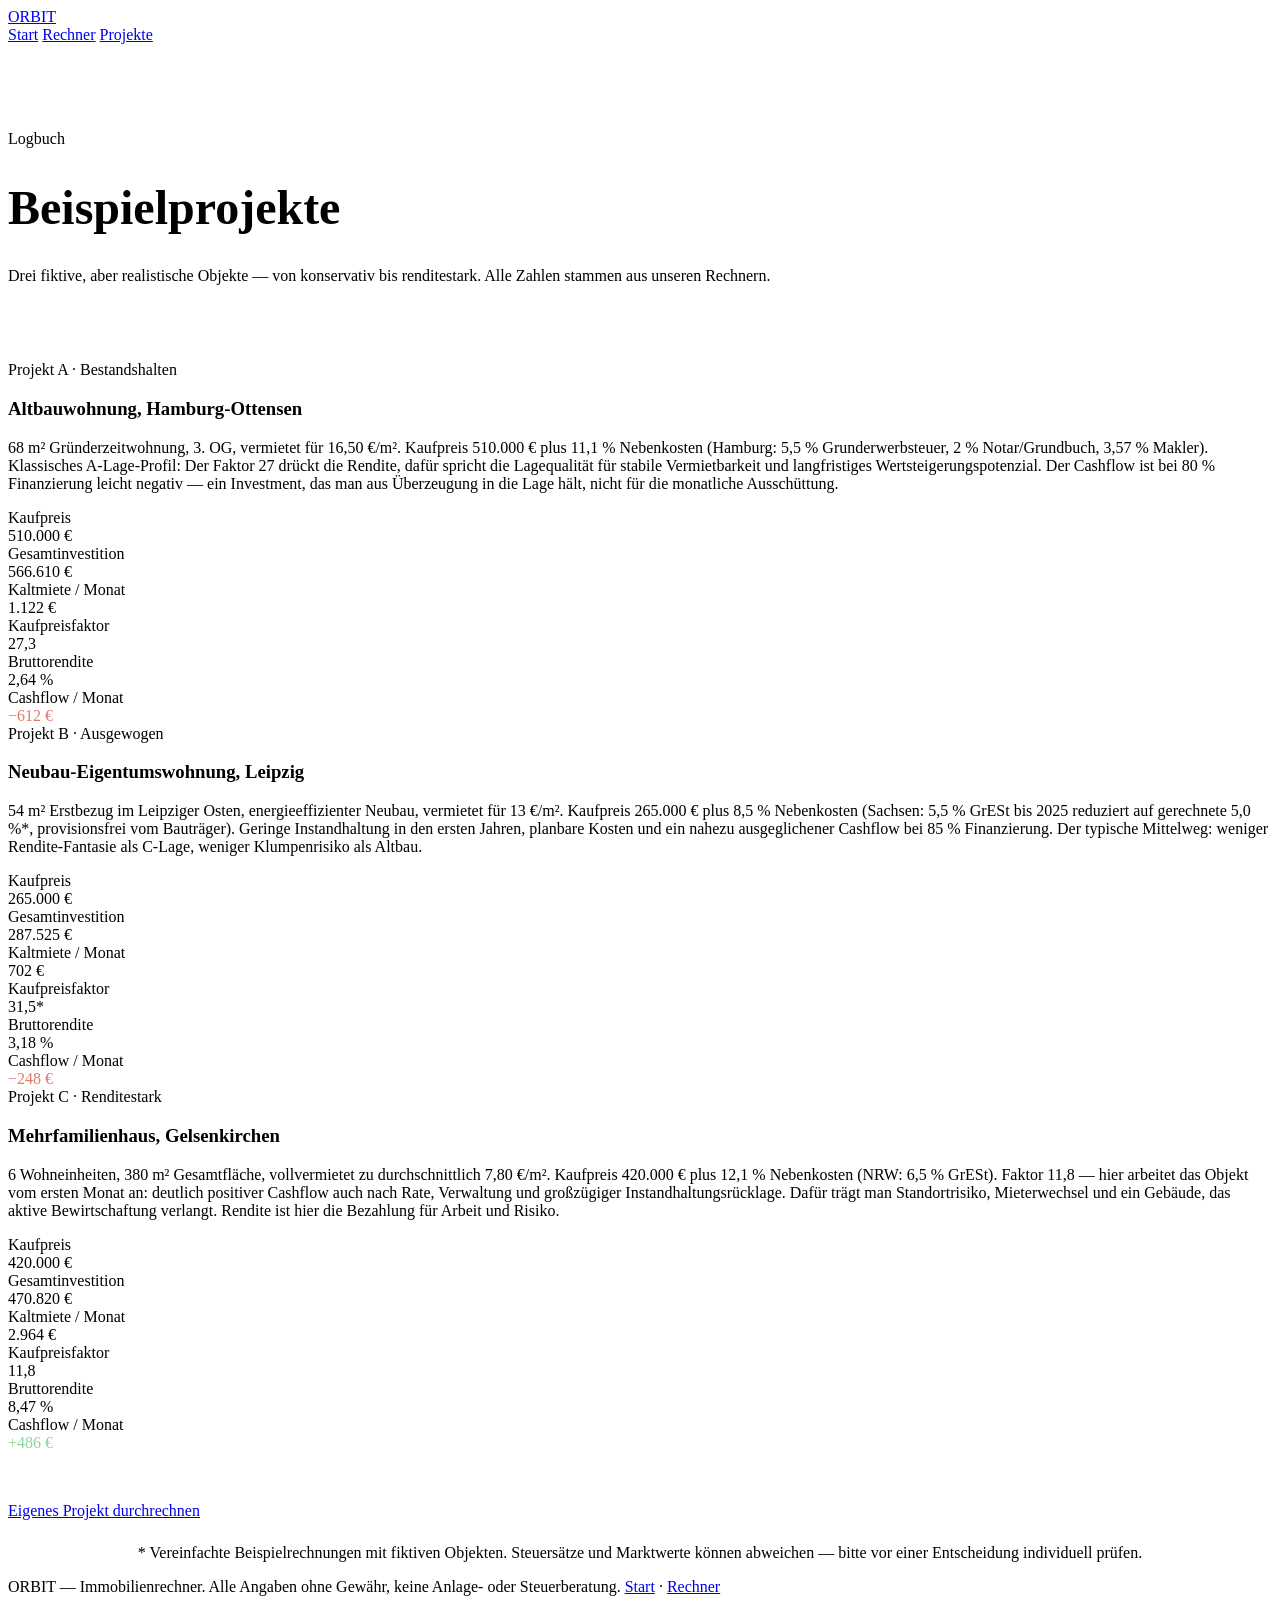
==== projekte.html @ 7d69af34 "Add files via upload" ====
<!DOCTYPE html>
<html lang="de">
<head>
  <meta charset="UTF-8">
  <meta name="viewport" content="width=device-width, initial-scale=1.0">
  <title>Beispielprojekte — ORBIT Immobilienrechner</title>
  <meta name="description" content="Drei realistische Beispiel-Immobilienprojekte, komplett durchgerechnet.">
  <link rel="preconnect" href="https://fonts.googleapis.com">
  <link rel="preconnect" href="https://fonts.gstatic.com" crossorigin>
  <link href="https://fonts.googleapis.com/css2?family=Space+Grotesk:wght@400;500;700&family=Instrument+Sans:wght@400;500&family=IBM+Plex+Mono:wght@400;500&display=swap" rel="stylesheet">
  <link rel="stylesheet" href="assets/style.css">
  <link rel="icon" href="data:image/svg+xml,<svg xmlns='http://www.w3.org/2000/svg' viewBox='0 0 100 100'><circle cx='50' cy='50' r='38' fill='none' stroke='%23e3b95c' stroke-width='6'/><circle cx='50' cy='12' r='9' fill='%23e3b95c'/></svg>">
</head>
<body>
<div class="stars" aria-hidden="true"></div>

<nav class="nav">
  <div class="wrap nav-inner">
    <a class="logo" href="index.html"><span class="logo-dot" aria-hidden="true"></span>ORBIT</a>
    <div class="nav-links">
      <a href="index.html">Start</a>
      <a href="rechner.html">Rechner</a>
      <a href="projekte.html" class="active">Projekte</a>
    </div>
  </div>
</nav>

<header class="hero" style="padding: 70px 0 40px;">
  <div class="wrap">
    <p class="eyebrow">Logbuch</p>
    <h1 style="font-size: clamp(2rem, 5vw, 3rem);">Beispielprojekte</h1>
    <p class="lead">Drei fiktive, aber realistische Objekte — von konservativ bis renditestark. Alle Zahlen stammen aus unseren Rechnern.</p>
  </div>
</header>

<main class="section" style="border-top: none; padding-top: 20px;">
  <div class="wrap">

    <article class="project reveal" id="ottensen">
      <div>
        <span class="p-tag">Projekt A · Bestandshalten</span>
        <h3>Altbauwohnung, Hamburg-Ottensen</h3>
        <p class="p-desc">
          68 m² Gründerzeitwohnung, 3. OG, vermietet für 16,50 €/m². Kaufpreis 510.000 € plus
          11,1 % Nebenkosten (Hamburg: 5,5 % Grunderwerbsteuer, 2 % Notar/Grundbuch, 3,57 % Makler).
          Klassisches A-Lage-Profil: Der Faktor 27 drückt die Rendite, dafür spricht die Lagequalität
          für stabile Vermietbarkeit und langfristiges Wertsteigerungspotenzial. Der Cashflow ist bei
          80 % Finanzierung leicht negativ — ein Investment, das man aus Überzeugung in die Lage hält,
          nicht für die monatliche Ausschüttung.
        </p>
      </div>
      <div class="p-metrics">
        <div class="p-metric"><div class="mk">Kaufpreis</div><div class="mv">510.000 €</div></div>
        <div class="p-metric"><div class="mk">Gesamtinvestition</div><div class="mv">566.610 €</div></div>
        <div class="p-metric"><div class="mk">Kaltmiete / Monat</div><div class="mv">1.122 €</div></div>
        <div class="p-metric"><div class="mk">Kaufpreisfaktor</div><div class="mv">27,3</div></div>
        <div class="p-metric"><div class="mk">Bruttorendite</div><div class="mv gold">2,64 %</div></div>
        <div class="p-metric"><div class="mk">Cashflow / Monat</div><div class="mv" style="color:#e07a6a;">−612 €</div></div>
      </div>
    </article>

    <article class="project reveal" id="leipzig">
      <div>
        <span class="p-tag">Projekt B · Ausgewogen</span>
        <h3>Neubau-Eigentumswohnung, Leipzig</h3>
        <p class="p-desc">
          54 m² Erstbezug im Leipziger Osten, energieeffizienter Neubau, vermietet für 13 €/m².
          Kaufpreis 265.000 € plus 8,5 % Nebenkosten (Sachsen: 5,5 % GrESt bis 2025 reduziert auf
          gerechnete 5,0 %*, provisionsfrei vom Bauträger). Geringe Instandhaltung in den ersten
          Jahren, planbare Kosten und ein nahezu ausgeglichener Cashflow bei 85 % Finanzierung.
          Der typische Mittelweg: weniger Rendite-Fantasie als C-Lage, weniger Klumpenrisiko als Altbau.
        </p>
      </div>
      <div class="p-metrics">
        <div class="p-metric"><div class="mk">Kaufpreis</div><div class="mv">265.000 €</div></div>
        <div class="p-metric"><div class="mk">Gesamtinvestition</div><div class="mv">287.525 €</div></div>
        <div class="p-metric"><div class="mk">Kaltmiete / Monat</div><div class="mv">702 €</div></div>
        <div class="p-metric"><div class="mk">Kaufpreisfaktor</div><div class="mv">31,5*</div></div>
        <div class="p-metric"><div class="mk">Bruttorendite</div><div class="mv gold">3,18 %</div></div>
        <div class="p-metric"><div class="mk">Cashflow / Monat</div><div class="mv" style="color:#e07a6a;">−248 €</div></div>
      </div>
    </article>

    <article class="project reveal" id="ruhr">
      <div>
        <span class="p-tag">Projekt C · Renditestark</span>
        <h3>Mehrfamilienhaus, Gelsenkirchen</h3>
        <p class="p-desc">
          6 Wohneinheiten, 380 m² Gesamtfläche, vollvermietet zu durchschnittlich 7,80 €/m².
          Kaufpreis 420.000 € plus 12,1 % Nebenkosten (NRW: 6,5 % GrESt). Faktor 11,8 — hier
          arbeitet das Objekt vom ersten Monat an: deutlich positiver Cashflow auch nach Rate,
          Verwaltung und großzügiger Instandhaltungsrücklage. Dafür trägt man Standortrisiko,
          Mieterwechsel und ein Gebäude, das aktive Bewirtschaftung verlangt. Rendite ist hier
          die Bezahlung für Arbeit und Risiko.
        </p>
      </div>
      <div class="p-metrics">
        <div class="p-metric"><div class="mk">Kaufpreis</div><div class="mv">420.000 €</div></div>
        <div class="p-metric"><div class="mk">Gesamtinvestition</div><div class="mv">470.820 €</div></div>
        <div class="p-metric"><div class="mk">Kaltmiete / Monat</div><div class="mv">2.964 €</div></div>
        <div class="p-metric"><div class="mk">Kaufpreisfaktor</div><div class="mv">11,8</div></div>
        <div class="p-metric"><div class="mk">Bruttorendite</div><div class="mv gold">8,47 %</div></div>
        <div class="p-metric"><div class="mk">Cashflow / Monat</div><div class="mv" style="color:#8fd49a;">+486 €</div></div>
      </div>
    </article>

    <div class="cta-row" style="margin-top: 50px;">
      <a class="btn primary" href="rechner.html">Eigenes Projekt durchrechnen</a>
    </div>
    <p class="res-note" style="text-align:center; margin-top: 24px;">
      * Vereinfachte Beispielrechnungen mit fiktiven Objekten. Steuersätze und Marktwerte können abweichen — bitte vor einer Entscheidung individuell prüfen.
    </p>

  </div>
</main>

<footer class="footer">
  <div class="wrap">
    <span>ORBIT — Immobilienrechner. Alle Angaben ohne Gewähr, keine Anlage- oder Steuerberatung.</span>
    <span><a href="index.html">Start</a> · <a href="rechner.html">Rechner</a></span>
  </div>
</footer>

<script src="assets/app.js"></script>
</body>
</html>
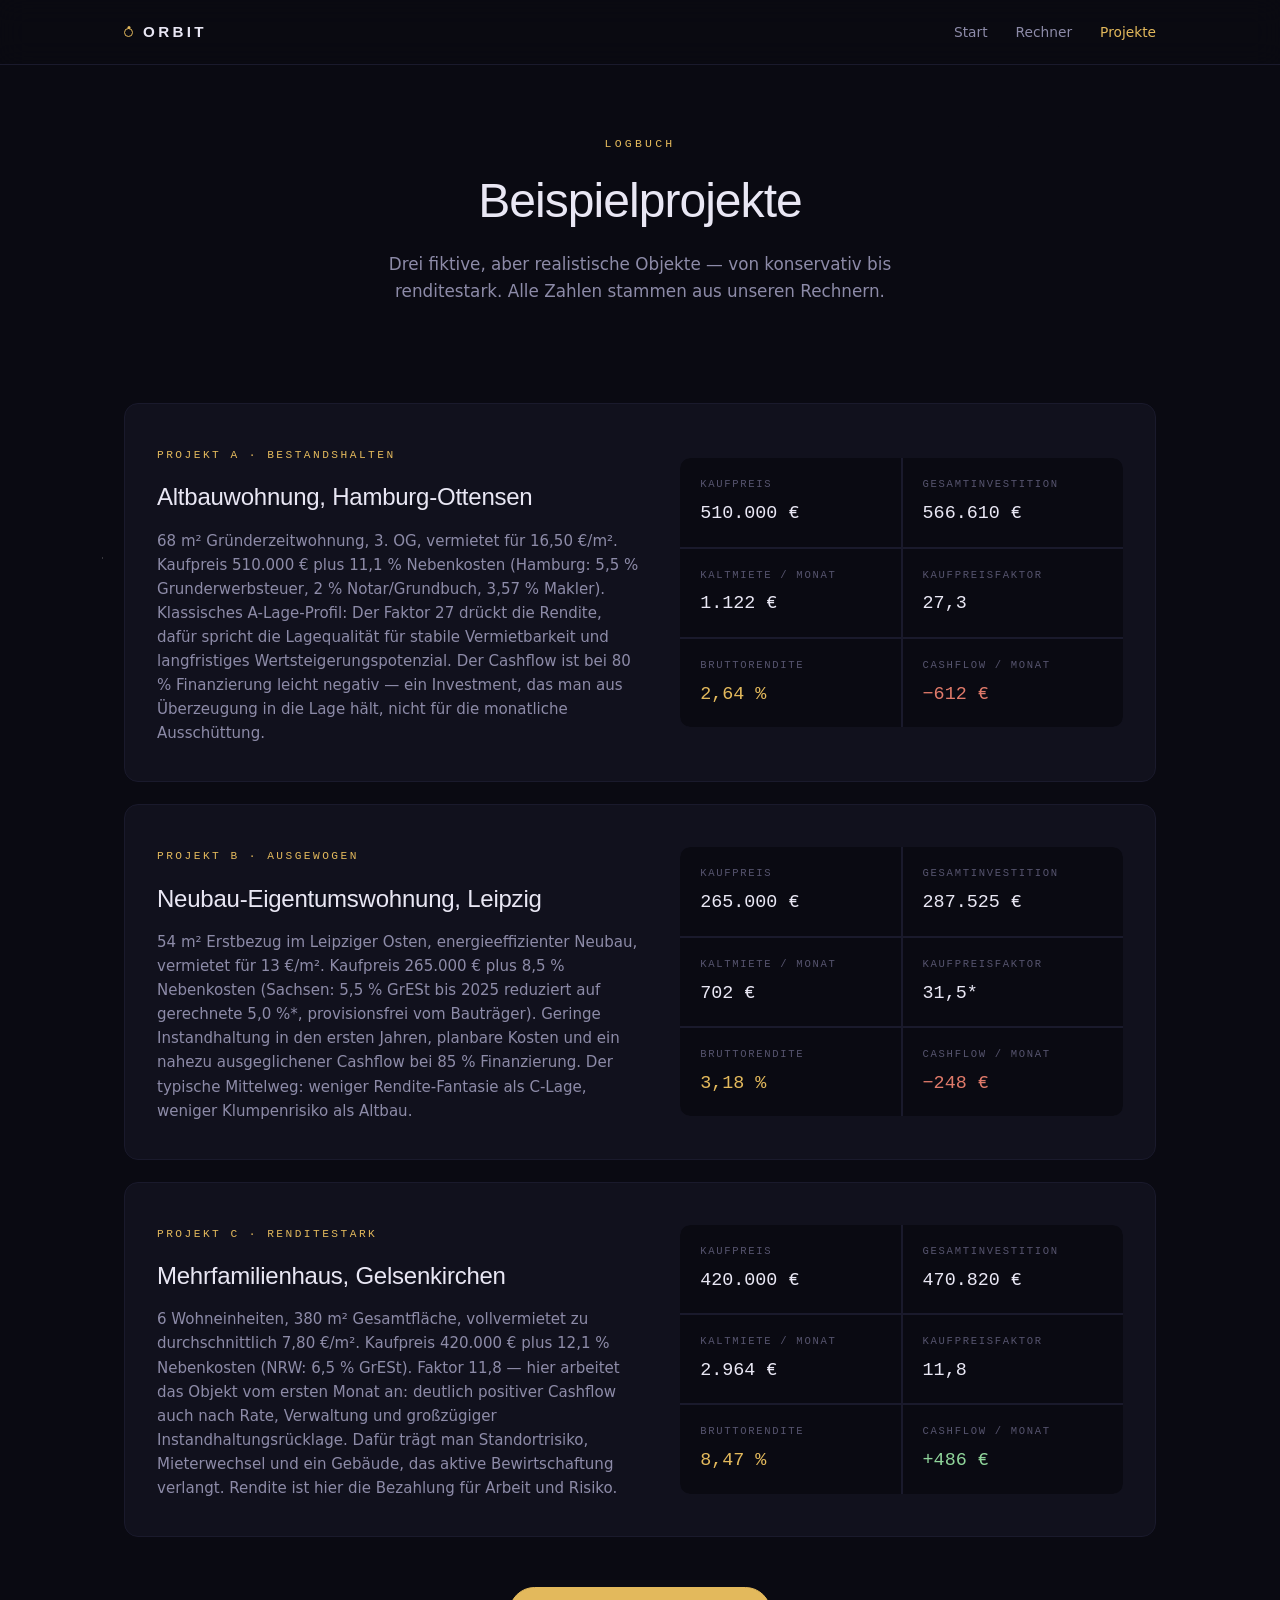
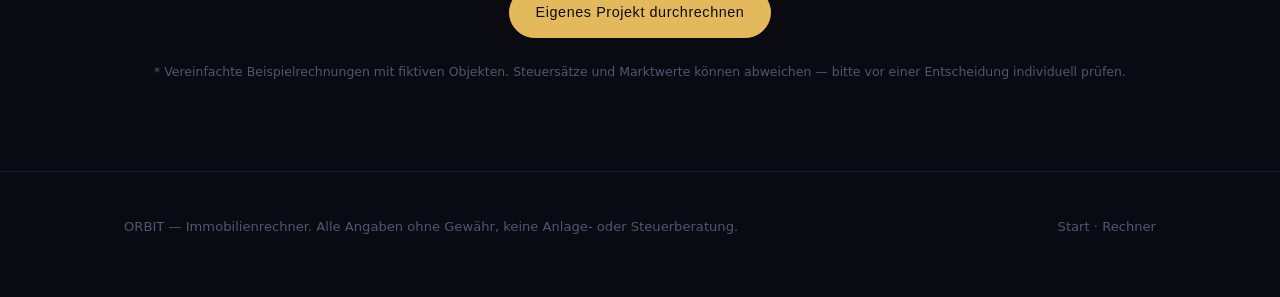
==== commit b3cdf80d: "Add files via upload" ====
--- a/projekte.html
+++ b/projekte.html
@@ -8,7 +8,378 @@
   <link rel="preconnect" href="https://fonts.googleapis.com">
   <link rel="preconnect" href="https://fonts.gstatic.com" crossorigin>
   <link href="https://fonts.googleapis.com/css2?family=Space+Grotesk:wght@400;500;700&family=Instrument+Sans:wght@400;500&family=IBM+Plex+Mono:wght@400;500&display=swap" rel="stylesheet">
-  <link rel="stylesheet" href="assets/style.css">
+  <style>
+/* ============================================================
+   ORBIT — Immobilienrechner
+   Tokens
+   ============================================================ */
+:root {
+  --void: #0a0a12;
+  --surface: #11111d;
+  --surface-2: #16162405;
+  --line: #232338;
+  --line-soft: #1a1a2c;
+  --ink: #e9e7f4;
+  --muted: #8d8ba8;
+  --faint: #56546e;
+  --accent: #e3b95c;
+  --accent-dim: #e3b95c33;
+  --radius: 14px;
+  --font-display: "Space Grotesk", sans-serif;
+  --font-body: "Instrument Sans", system-ui, sans-serif;
+  --font-mono: "IBM Plex Mono", monospace;
+  --max: 1080px;
+}
+
+* { box-sizing: border-box; margin: 0; padding: 0; }
+
+html { scroll-behavior: smooth; }
+
+body {
+  background: var(--void);
+  color: var(--ink);
+  font-family: var(--font-body);
+  font-size: 16.5px;
+  line-height: 1.6;
+  -webkit-font-smoothing: antialiased;
+  overflow-x: hidden;
+}
+
+::selection { background: var(--accent); color: var(--void); }
+
+a { color: inherit; text-decoration: none; }
+a:focus-visible, button:focus-visible, input:focus-visible, select:focus-visible {
+  outline: 2px solid var(--accent);
+  outline-offset: 3px;
+  border-radius: 4px;
+}
+
+.wrap { max-width: var(--max); margin: 0 auto; padding: 0 24px; }
+
+/* ============================================================
+   Sternenfeld (sehr subtil)
+   ============================================================ */
+.stars {
+  position: fixed; inset: 0; z-index: -2; pointer-events: none;
+  background-image:
+    radial-gradient(1px 1px at 12% 22%, #ffffff55 50%, transparent 51%),
+    radial-gradient(1px 1px at 78% 14%, #ffffff40 50%, transparent 51%),
+    radial-gradient(1.5px 1.5px at 64% 68%, #ffffff30 50%, transparent 51%),
+    radial-gradient(1px 1px at 32% 84%, #ffffff45 50%, transparent 51%),
+    radial-gradient(1px 1px at 90% 52%, #ffffff35 50%, transparent 51%),
+    radial-gradient(1px 1px at 45% 38%, #ffffff28 50%, transparent 51%),
+    radial-gradient(1.5px 1.5px at 8% 62%, #ffffff2e 50%, transparent 51%);
+}
+
+/* ============================================================
+   Navigation
+   ============================================================ */
+.nav {
+  position: sticky; top: 0; z-index: 50;
+  backdrop-filter: blur(14px);
+  background: #0a0a12cc;
+  border-bottom: 1px solid var(--line-soft);
+}
+.nav-inner {
+  display: flex; align-items: center; justify-content: space-between;
+  height: 64px;
+}
+.logo {
+  font-family: var(--font-display);
+  font-weight: 700; letter-spacing: 0.22em; font-size: 0.95rem;
+  display: flex; align-items: center; gap: 10px;
+}
+.logo-dot {
+  width: 9px; height: 9px; border-radius: 50%;
+  border: 1.5px solid var(--accent);
+  position: relative;
+}
+.logo-dot::after {
+  content: ""; position: absolute; top: -2.5px; left: 50%;
+  width: 3px; height: 3px; border-radius: 50%; background: var(--accent);
+  transform: translateX(-50%);
+}
+.nav-links { display: flex; gap: 28px; font-size: 0.86rem; color: var(--muted); }
+.nav-links a { transition: color 0.2s; }
+.nav-links a:hover, .nav-links a.active { color: var(--ink); }
+.nav-links a.active { color: var(--accent); }
+
+/* ============================================================
+   Hero mit Orbit-Signatur
+   ============================================================ */
+.hero {
+  position: relative;
+  padding: 110px 0 90px;
+  text-align: center;
+  overflow: hidden;
+}
+.orbits {
+  position: absolute; top: 50%; left: 50%;
+  width: 920px; height: 920px;
+  transform: translate(-50%, -50%);
+  z-index: -1;
+  opacity: 0.9;
+}
+.orbit-ring {
+  position: absolute; top: 50%; left: 50%;
+  border: 1px solid var(--line);
+  border-radius: 50%;
+  transform: translate(-50%, -50%);
+}
+.orbit-ring .sat {
+  position: absolute; top: -3.5px; left: 50%;
+  width: 7px; height: 7px; border-radius: 50%;
+  background: var(--accent);
+  box-shadow: 0 0 12px var(--accent);
+  transform: translateX(-50%);
+}
+.ring-1 { width: 380px; height: 380px; animation: spin 48s linear infinite; }
+.ring-2 { width: 600px; height: 600px; animation: spin 84s linear infinite reverse; }
+.ring-3 { width: 860px; height: 860px; animation: spin 130s linear infinite; }
+.ring-2 .sat { background: var(--muted); box-shadow: none; width: 5px; height: 5px; }
+.ring-3 .sat { background: var(--faint); box-shadow: none; width: 5px; height: 5px; }
+
+@keyframes spin { to { transform: translate(-50%, -50%) rotate(360deg); } }
+
+@media (prefers-reduced-motion: reduce) {
+  .ring-1, .ring-2, .ring-3 { animation: none; }
+  html { scroll-behavior: auto; }
+}
+
+.eyebrow {
+  font-family: var(--font-mono);
+  font-size: 0.72rem; letter-spacing: 0.28em; text-transform: uppercase;
+  color: var(--accent);
+  margin-bottom: 22px;
+}
+.hero h1 {
+  font-family: var(--font-display);
+  font-size: clamp(2.4rem, 6vw, 4.2rem);
+  font-weight: 500;
+  line-height: 1.08;
+  letter-spacing: -0.02em;
+  max-width: 760px;
+  margin: 0 auto 24px;
+}
+.hero h1 em {
+  font-style: normal; color: var(--accent);
+}
+.hero p.lead {
+  color: var(--muted);
+  max-width: 540px;
+  margin: 0 auto 38px;
+  font-size: 1.05rem;
+}
+.cta-row { display: flex; gap: 14px; justify-content: center; flex-wrap: wrap; }
+
+.btn {
+  display: inline-flex; align-items: center; gap: 8px;
+  font-family: var(--font-display);
+  font-size: 0.9rem; font-weight: 500; letter-spacing: 0.04em;
+  padding: 13px 26px;
+  border-radius: 100px;
+  border: 1px solid var(--line);
+  color: var(--ink);
+  transition: border-color 0.2s, background 0.2s, color 0.2s, transform 0.15s;
+  cursor: pointer;
+  background: transparent;
+}
+.btn:hover { border-color: var(--muted); transform: translateY(-1px); }
+.btn.primary {
+  background: var(--accent); color: var(--void); border-color: var(--accent);
+}
+.btn.primary:hover { background: #efc96f; }
+
+/* ============================================================
+   Sektionen
+   ============================================================ */
+.section { padding: 90px 0; border-top: 1px solid var(--line-soft); }
+.section-head { margin-bottom: 48px; max-width: 560px; }
+.section-head h2 {
+  font-family: var(--font-display);
+  font-size: clamp(1.6rem, 3.4vw, 2.2rem);
+  font-weight: 500; letter-spacing: -0.01em;
+  margin: 10px 0 14px;
+}
+.section-head p { color: var(--muted); }
+
+/* Karten */
+.grid-3 { display: grid; grid-template-columns: repeat(3, 1fr); gap: 18px; }
+@media (max-width: 860px) { .grid-3 { grid-template-columns: 1fr; } }
+
+.card {
+  background: var(--surface);
+  border: 1px solid var(--line-soft);
+  border-radius: var(--radius);
+  padding: 30px 26px;
+  position: relative;
+  transition: border-color 0.25s, transform 0.25s;
+  display: block;
+}
+.card:hover { border-color: var(--accent-dim); transform: translateY(-3px); }
+.card .card-id {
+  font-family: var(--font-mono);
+  font-size: 0.7rem; color: var(--faint); letter-spacing: 0.2em;
+}
+.card h3 {
+  font-family: var(--font-display);
+  font-weight: 500; font-size: 1.18rem;
+  margin: 14px 0 10px;
+}
+.card p { color: var(--muted); font-size: 0.93rem; }
+.card .card-go {
+  margin-top: 22px;
+  font-family: var(--font-mono); font-size: 0.78rem;
+  color: var(--accent); letter-spacing: 0.08em;
+}
+
+/* ============================================================
+   Rechner
+   ============================================================ */
+.tabs {
+  display: flex; gap: 8px; flex-wrap: wrap;
+  margin-bottom: 42px;
+}
+.tab {
+  font-family: var(--font-display); font-size: 0.88rem;
+  padding: 10px 20px; border-radius: 100px;
+  border: 1px solid var(--line); background: transparent; color: var(--muted);
+  cursor: pointer; transition: all 0.2s;
+}
+.tab:hover { color: var(--ink); }
+.tab.active { background: var(--accent); border-color: var(--accent); color: var(--void); }
+
+.calc { display: none; }
+.calc.active { display: grid; grid-template-columns: 1fr 1fr; gap: 40px; animation: fadeUp 0.4s ease; }
+@media (max-width: 860px) { .calc.active { grid-template-columns: 1fr; } }
+
+@keyframes fadeUp {
+  from { opacity: 0; transform: translateY(10px); }
+  to { opacity: 1; transform: none; }
+}
+
+.field { margin-bottom: 22px; }
+.field label {
+  display: block;
+  font-family: var(--font-mono); font-size: 0.72rem;
+  letter-spacing: 0.16em; text-transform: uppercase;
+  color: var(--muted); margin-bottom: 9px;
+}
+.field input, .field select {
+  width: 100%;
+  background: var(--surface);
+  border: 1px solid var(--line);
+  border-radius: 10px;
+  color: var(--ink);
+  font-family: var(--font-mono); font-size: 1rem;
+  padding: 13px 16px;
+  transition: border-color 0.2s;
+  appearance: none;
+}
+.field input:focus, .field select:focus { border-color: var(--accent); outline: none; }
+.field .range-row { display: flex; align-items: center; gap: 16px; }
+.field input[type="range"] {
+  padding: 0; height: 2px; background: var(--line); border: none;
+  accent-color: var(--accent); cursor: pointer;
+}
+.field .range-val {
+  font-family: var(--font-mono); min-width: 84px; text-align: right;
+  color: var(--accent); font-size: 0.95rem;
+}
+
+/* Ergebnis-Panel */
+.results {
+  background: var(--surface);
+  border: 1px solid var(--line-soft);
+  border-radius: var(--radius);
+  padding: 34px 30px;
+  align-self: start;
+  position: sticky; top: 90px;
+}
+.results .results-title {
+  font-family: var(--font-mono); font-size: 0.72rem;
+  letter-spacing: 0.24em; text-transform: uppercase;
+  color: var(--accent); margin-bottom: 26px;
+}
+.res-row {
+  display: flex; justify-content: space-between; align-items: baseline;
+  padding: 13px 0;
+  border-bottom: 1px solid var(--line-soft);
+  gap: 16px;
+}
+.res-row:last-child { border-bottom: none; }
+.res-row .k { color: var(--muted); font-size: 0.88rem; }
+.res-row .v {
+  font-family: var(--font-mono); font-size: 1.02rem;
+  font-variant-numeric: tabular-nums;
+  white-space: nowrap;
+}
+.res-row.big .v { font-size: 1.5rem; color: var(--accent); }
+.res-row .v.neg { color: #e07a6a; }
+.res-row .v.pos { color: #8fd49a; }
+.res-note {
+  margin-top: 20px; font-size: 0.78rem; color: var(--faint); line-height: 1.55;
+}
+
+/* ============================================================
+   Projekte
+   ============================================================ */
+.project {
+  background: var(--surface);
+  border: 1px solid var(--line-soft);
+  border-radius: var(--radius);
+  padding: 36px 32px;
+  margin-bottom: 22px;
+  display: grid;
+  grid-template-columns: 1.1fr 1fr;
+  gap: 36px;
+}
+@media (max-width: 860px) { .project { grid-template-columns: 1fr; } }
+.project .p-tag {
+  font-family: var(--font-mono); font-size: 0.7rem;
+  letter-spacing: 0.22em; text-transform: uppercase; color: var(--accent);
+}
+.project h3 {
+  font-family: var(--font-display); font-weight: 500;
+  font-size: 1.5rem; margin: 12px 0 12px; letter-spacing: -0.01em;
+}
+.project .p-desc { color: var(--muted); font-size: 0.94rem; }
+.p-metrics {
+  display: grid; grid-template-columns: 1fr 1fr; gap: 2px;
+  background: var(--line-soft); border-radius: 10px; overflow: hidden;
+  align-self: center;
+}
+.p-metric { background: var(--void); padding: 18px 20px; }
+.p-metric .mk {
+  font-family: var(--font-mono); font-size: 0.66rem;
+  letter-spacing: 0.16em; text-transform: uppercase; color: var(--faint);
+}
+.p-metric .mv {
+  font-family: var(--font-mono); font-size: 1.15rem; margin-top: 6px;
+  font-variant-numeric: tabular-nums;
+}
+.p-metric .mv.gold { color: var(--accent); }
+
+/* ============================================================
+   Footer
+   ============================================================ */
+.footer {
+  border-top: 1px solid var(--line-soft);
+  padding: 44px 0 60px;
+  color: var(--faint);
+  font-size: 0.82rem;
+}
+.footer .wrap { display: flex; justify-content: space-between; gap: 20px; flex-wrap: wrap; }
+.footer a:hover { color: var(--muted); }
+
+/* Reveal on scroll */
+.reveal { opacity: 0; transform: translateY(18px); transition: opacity 0.7s ease, transform 0.7s ease; }
+.reveal.in { opacity: 1; transform: none; }
+@media (prefers-reduced-motion: reduce) {
+  .reveal { opacity: 1; transform: none; transition: none; }
+}
+
+</style>
   <link rel="icon" href="data:image/svg+xml,<svg xmlns='http://www.w3.org/2000/svg' viewBox='0 0 100 100'><circle cx='50' cy='50' r='38' fill='none' stroke='%23e3b95c' stroke-width='6'/><circle cx='50' cy='12' r='9' fill='%23e3b95c'/></svg>">
 </head>
 <body>
@@ -121,6 +492,208 @@
   </div>
 </footer>
 
-<script src="assets/app.js"></script>
+<script>
+/* ============================================================
+   ORBIT — Immobilienrechner
+   ============================================================ */
+
+const fmtEUR = new Intl.NumberFormat("de-DE", {
+  style: "currency", currency: "EUR", maximumFractionDigits: 0,
+});
+const fmtEUR2 = new Intl.NumberFormat("de-DE", {
+  style: "currency", currency: "EUR", minimumFractionDigits: 2, maximumFractionDigits: 2,
+});
+const fmtPct = new Intl.NumberFormat("de-DE", {
+  minimumFractionDigits: 2, maximumFractionDigits: 2,
+});
+const fmtNum = new Intl.NumberFormat("de-DE", {
+  minimumFractionDigits: 1, maximumFractionDigits: 1,
+});
+
+const $ = (id) => document.getElementById(id);
+const num = (id) => parseFloat($(id)?.value) || 0;
+
+/* --------- sanfte Zähl-Animation für Ergebniswerte --------- */
+const prefersReduced = window.matchMedia("(prefers-reduced-motion: reduce)").matches;
+const animState = new Map();
+
+function setVal(id, value, formatter, suffix = "") {
+  const el = $(id);
+  if (!el) return;
+  if (prefersReduced) {
+    el.textContent = formatter(value) + suffix;
+    animState.set(id, value);
+    return;
+  }
+  const from = animState.get(id) ?? value;
+  animState.set(id, value);
+  if (from === value) { el.textContent = formatter(value) + suffix; return; }
+
+  const start = performance.now();
+  const dur = 350;
+  function frame(now) {
+    const t = Math.min((now - start) / dur, 1);
+    const eased = 1 - Math.pow(1 - t, 3);
+    el.textContent = formatter(from + (value - from) * eased) + suffix;
+    if (t < 1 && animState.get(id) === value) requestAnimationFrame(frame);
+  }
+  requestAnimationFrame(frame);
+}
+
+/* ============================================================
+   Tabs
+   ============================================================ */
+const tabs = document.querySelectorAll(".tab");
+if (tabs.length) {
+  function activate(name) {
+    tabs.forEach((t) => t.classList.toggle("active", t.dataset.calc === name));
+    document.querySelectorAll(".calc").forEach((c) =>
+      c.classList.toggle("active", c.id === "calc-" + name)
+    );
+    history.replaceState(null, "", "#" + name);
+  }
+  tabs.forEach((t) => t.addEventListener("click", () => activate(t.dataset.calc)));
+  const hash = location.hash.replace("#", "");
+  if (["nebenkosten", "rendite", "finanzierung"].includes(hash)) activate(hash);
+}
+
+/* ============================================================
+   01 — Kaufnebenkosten
+   ============================================================ */
+function calcNebenkosten() {
+  if (!$("nk-preis")) return;
+  const preis = num("nk-preis");
+  const gestP = num("nk-land");
+  const notarP = num("nk-notar");
+  const maklerP = num("nk-makler");
+
+  $("nk-notar-val").textContent = fmtNum.format(notarP) + " %";
+  $("nk-makler-val").textContent = fmtPct.format(maklerP) + " %";
+
+  const gest = (preis * gestP) / 100;
+  const ng = (preis * notarP) / 100;
+  const mk = (preis * maklerP) / 100;
+  const summe = gest + ng + mk;
+
+  setVal("nk-gest", gest, (v) => fmtEUR.format(v));
+  setVal("nk-ng", ng, (v) => fmtEUR.format(v));
+  setVal("nk-mk", mk, (v) => fmtEUR.format(v));
+  setVal("nk-summe", summe, (v) => fmtEUR.format(v));
+  setVal("nk-quote", preis ? (summe / preis) * 100 : 0, (v) => fmtPct.format(v), " %");
+  setVal("nk-total", preis + summe, (v) => fmtEUR.format(v));
+}
+
+/* ============================================================
+   02 — Mietrendite & Cashflow
+   ============================================================ */
+function calcRendite() {
+  if (!$("re-preis")) return;
+  const preis = num("re-preis");
+  const nkP = num("re-nk");
+  const miete = num("re-miete");
+  const hausgeld = num("re-hausgeld");
+  const ruecklage = num("re-ruecklage");
+  const rate = num("re-rate");
+
+  $("re-nk-val").textContent = fmtNum.format(nkP) + " %";
+
+  const invest = preis * (1 + nkP / 100);
+  const jkm = miete * 12;
+  const jahresNetto = jkm - (hausgeld + ruecklage) * 12;
+  const cf = miete - hausgeld - ruecklage - rate;
+
+  setVal("re-jkm", jkm, (v) => fmtEUR.format(v));
+  setVal("re-faktor", jkm > 0 ? preis / jkm : 0, (v) => fmtNum.format(v));
+  setVal("re-brutto", preis ? (jkm / preis) * 100 : 0, (v) => fmtPct.format(v), " %");
+  setVal("re-netto", invest ? (jahresNetto / invest) * 100 : 0, (v) => fmtPct.format(v), " %");
+
+  const cfEl = $("re-cf");
+  setVal("re-cf", cf, (v) => (v > 0 ? "+" : "") + fmtEUR.format(v));
+  cfEl.classList.toggle("neg", cf < 0);
+  cfEl.classList.toggle("pos", cf > 0);
+}
+
+/* ============================================================
+   03 — Finanzierung (Annuitätendarlehen)
+   ============================================================ */
+function calcFinanzierung() {
+  if (!$("fi-darlehen")) return;
+  const darlehen = num("fi-darlehen");
+  const zinsP = num("fi-zins");
+  const tilgungP = num("fi-tilgung");
+  const bindung = num("fi-bindung");
+
+  $("fi-zins-val").textContent = fmtPct.format(zinsP) + " %";
+  $("fi-tilgung-val").textContent = fmtNum.format(tilgungP) + " %";
+  $("fi-bindung-val").textContent = bindung + " J.";
+
+  const annuitaet = (darlehen * (zinsP + tilgungP)) / 100;
+  const rate = annuitaet / 12;
+  const zinsM = zinsP / 100 / 12;
+
+  // Monatliche Simulation
+  let rest = darlehen;
+  let zinskosten = 0;
+  let monate = 0;
+  let restNachBindung = darlehen;
+  const maxMonate = 12 * 80;
+
+  while (rest > 0 && monate < maxMonate && rate > rest * zinsM) {
+    const zins = rest * zinsM;
+    const tilgung = Math.min(rate - zins, rest);
+    rest -= tilgung;
+    monate++;
+    if (monate <= bindung * 12) {
+      zinskosten += zins;
+      restNachBindung = rest;
+    }
+  }
+
+  const tilgtBindung = darlehen - restNachBindung;
+  const jahre = Math.floor(monate / 12);
+  const restMonate = monate % 12;
+  const abbezahlt = rest <= 0 && monate < maxMonate;
+
+  setVal("fi-rate", rate, (v) => fmtEUR2.format(v));
+  setVal("fi-rest", restNachBindung, (v) => fmtEUR.format(v));
+  setVal("fi-getilgt", tilgtBindung, (v) => fmtEUR.format(v));
+  setVal("fi-zinskosten", zinskosten, (v) => fmtEUR.format(v));
+  $("fi-laufzeit").textContent =
+    rate <= darlehen * zinsM && darlehen > 0
+      ? "Rate deckt Zins nicht"
+      : abbezahlt
+        ? `${jahre} J. ${restMonate} M.`
+        : "> 80 Jahre";
+}
+
+/* ============================================================
+   Events & Init
+   ============================================================ */
+document.querySelectorAll("input, select").forEach((el) => {
+  el.addEventListener("input", () => {
+    calcNebenkosten();
+    calcRendite();
+    calcFinanzierung();
+  });
+});
+calcNebenkosten();
+calcRendite();
+calcFinanzierung();
+
+/* Scroll-Reveal */
+const reveals = document.querySelectorAll(".reveal");
+if (reveals.length && "IntersectionObserver" in window && !prefersReduced) {
+  const io = new IntersectionObserver(
+    (entries) => entries.forEach((e) => {
+      if (e.isIntersecting) { e.target.classList.add("in"); io.unobserve(e.target); }
+    }),
+    { threshold: 0.12 }
+  );
+  reveals.forEach((r) => io.observe(r));
+} else {
+  reveals.forEach((r) => r.classList.add("in"));
+}
+
+</script>
 </body>
 </html>
